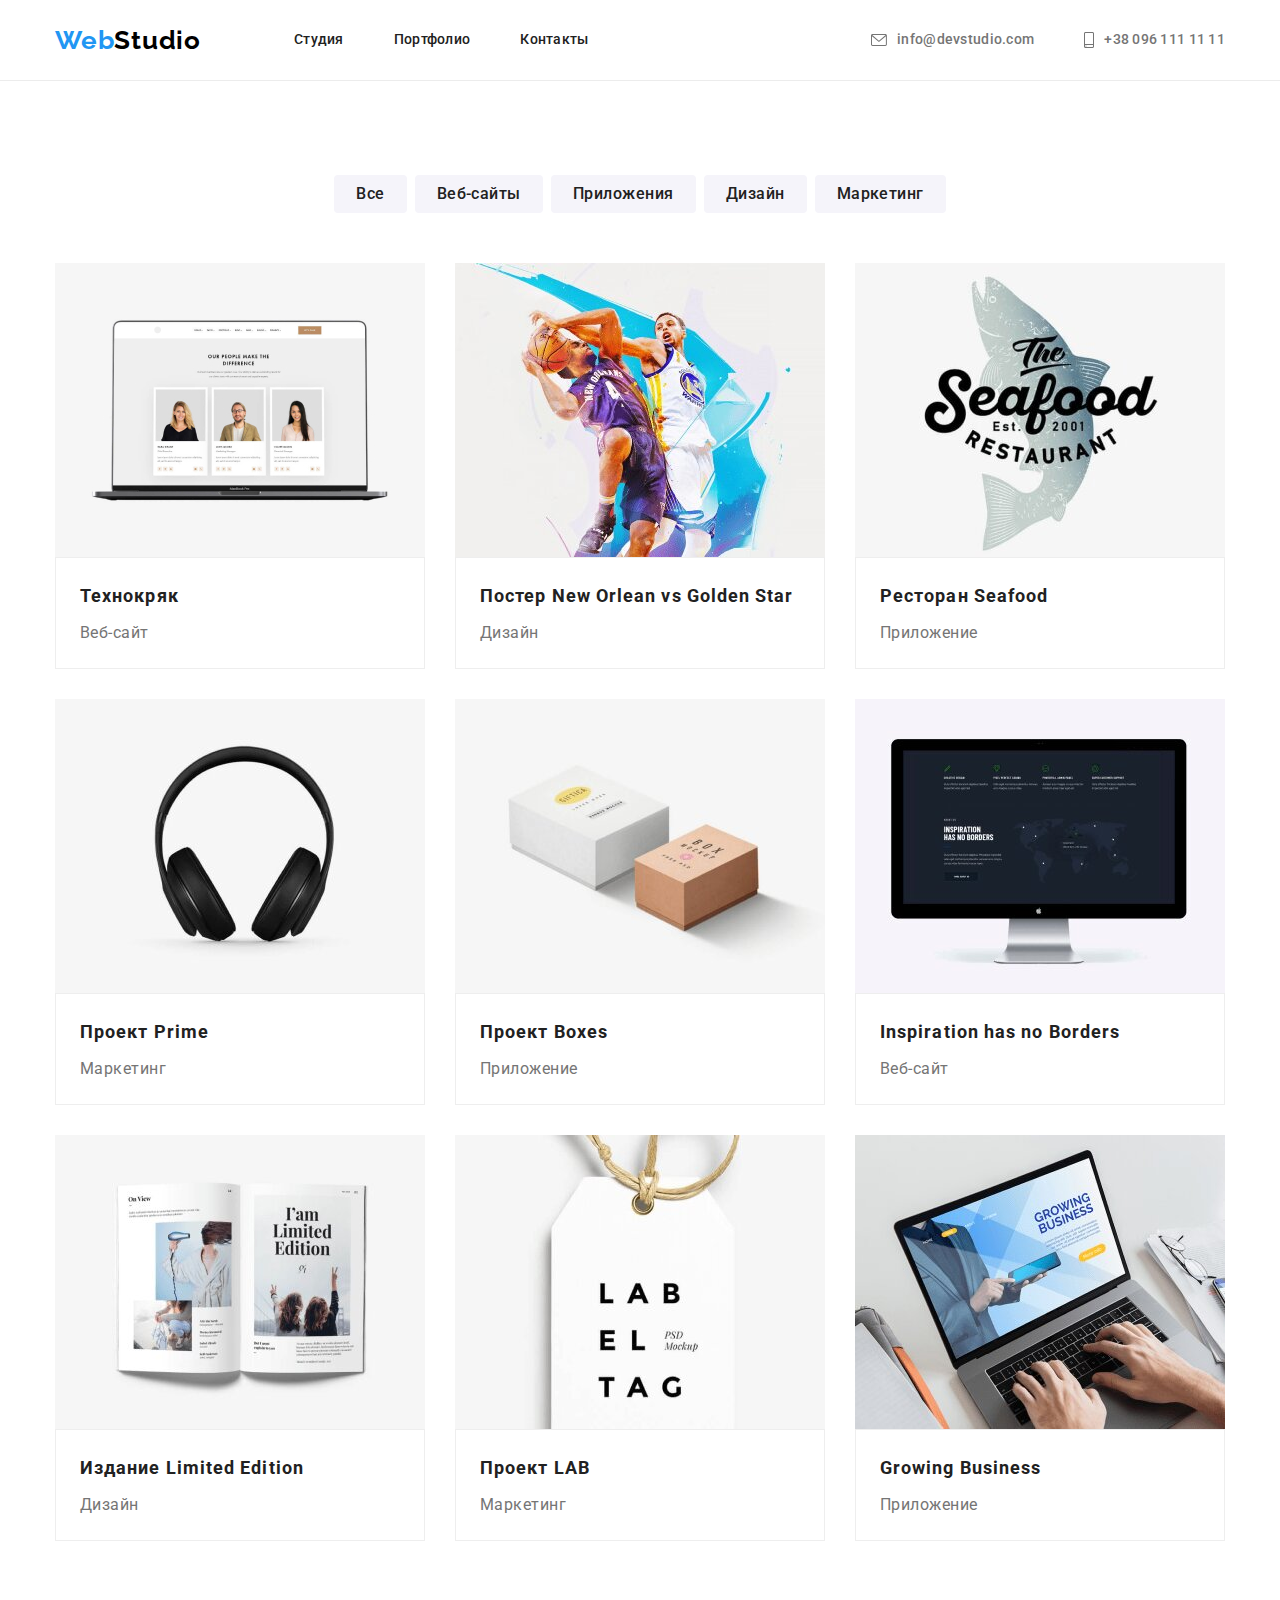
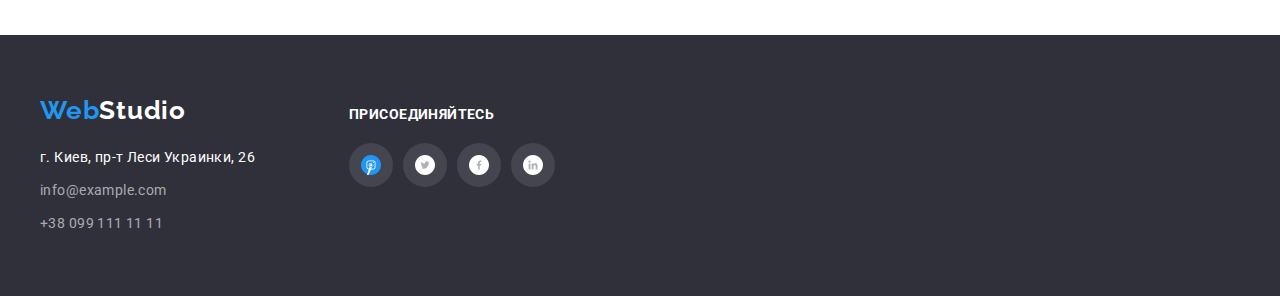
==== portfolio.html @ 87c74a77 "финиш" ====
<!DOCTYPE html>
<html lang="ru">

<head>
    <meta charset="UTF-8" />
    <meta http-equiv="X-UA-Compatible" content="IE=edge" />
    <meta name="viewport" content="width=device-width, initial-scale=1.0" />
    <link rel="stylesheet" href="https://cdnjs.cloudflare.com/ajax/libs/modern-normalize/1.1.0/modern-normalize.css"
        integrity="sha512-Y0MM+V6ymRKN2zStTqzQ227DWhhp4Mzdo6gnlRnuaNCbc+YN/ZH0sBCLTM4M0oSy9c9VKiCvd4Jk44aCLrNS5Q=="
        crossorigin="anonymous" referrerpolicy="no-referrer" />
    <link rel="stylesheet" href="./css/style.css" />
    <link
        href="https://fonts.googleapis.com/css2?family=Raleway:wght@700&family=Roboto:wght@400;500;700;900&display=swap"
        rel="stylesheet" />
    <title>Портфолио</title>
</head>

<body>
    <header class="header">
        <div class="container flex-header">
            <nav class="header-list">
            <a class="logo link" href="/">Web<span class="logo-color-black">Studio</span></a>
            <ul class="header-list">
                <li class="header-list-item marker">
                    <a class="header-list-item-link link" href="index.html">Студия</a>
                </li>
                <li class="header-list-item marker">
                    <a class="header-list-item-link link" href="portfolio.html">Портфолио</a>
                </li>
                <li class="header-list-item marker">
                    <a class="header-list-item-link link" href="#">Контакты</a>
                </li>
            </ul>
            </nav>
            <ul class="contakt marker">
                <li class="contakt-item">
                    <a class="contakt-link link" href="mailto:info@devstudio.com">
                        <svg class="mail-icon" width="16" height="12">
                            <use href="./img/sprite.svg#icon-envelope-hover-1"></use>
                        </svg>
                        info@devstudio.com
                    </a>
                </li>
                <li class="contakt-item">
                    <a class="contakt-link link" href="tel:+380961111111">
                        <svg class="phone-icon" width="10" height="16">
                            <use href="./img/sprite.svg#icon-smartphone-1"></use>
                        </svg>
                        +38 096 111 11 11
                    </a>
                </li>
            </ul>
    </header>
    <main>
        <section class="portfolio section">
            <div class="container">
                <h1 style="display: none">Портфолио</h1>
            <ul class="portfolio-filter">
                    <li class="portfolio-filter-item marker">
                        <button type="button" class="portfolio-filter-button">Все</button>
                    </li>
                    <li class="portfolio-filter-item marker">
                        <button type="button" class="portfolio-filter-button">Веб-сайты</button>
                    </li>
                    <li class="portfolio-filter-item marker">
                        <button type="button" class="portfolio-filter-button">Приложения</button>
                    </li>
                    <li class="portfolio-filter-item marker">
                        <button type="button" class="portfolio-filter-button">Дизайн</button>
                    </li>
                    <li class="portfolio-filter-item marker">
                        <button type="button" class="portfolio-filter-button">Маркетинг</button>
                    </li>
            </ul>
            <ul class="portfolio-projects">
                <li class="portfolio-projects-item marker">
                    <a class="projects-link link" href="#">
                    <div class="projects-link-img-wrapper">
                    <img class="images-card" src="./img/project1.jpg" width="370" height="294"
                        alt="картинка проекта Технокряк" />
                    <div class="images-card-overlay">
                        <p class="images-card-overlay-text">
                            Технокряк это современная площадка распространения коронавируса. Компании
                            используют эту платформу для цифрового шпионажа и атак на защищённые сервера
                            конкурентов.
                        </p>
                    </div>
                    </div>
                    <div class="card-footer">
                        <h2 class="portfolio-projects-title">Технокряк</h2>
                        <p class="portfolio-projects-text">Веб-сайт</p>
                    </div>
                    </a>
                    </li>
                    <li class="portfolio-projects-item marker">
                    <a href="#" class="projects-link link">
                    <div>
                    <div class="projects-link-img-wrapper">
                    <img class="images-card" src="./img/project2.jpg" width="370" height="294"
                        alt="картинка проекта Технокряк" />
                    <div class="images-card-overlay">
                        <p class="images-card-overlay-text">
                            Технокряк это современная площадка распространения коронавируса. Компании
                            используют эту платформу для цифрового шпионажа и атак на защищённые сервера
                            конкурентов.
                        </p>
                    </div>
                    </div>
                        <div class="card-footer">
                            <h2 class="portfolio-projects-title">Постер New Orlean vs Golden Star</h2>
                            <p class="portfolio-projects-text">Дизайн</p>
                        </div>
                    </div>
                    </a>
                    </li>
                    <li class="portfolio-projects-item marker">
                    <a href="#" class="projects-link link">
                        <div>
                            <div class="projects-link-img-wrapper">
                    <img class="images-card" src="./img/project3.jpg" width="370" height="294"
                        alt="картинка проекта Технокряк" />
                    <div class="images-card-overlay">
                        <p class="images-card-overlay-text">
                            Технокряк это современная площадка распространения коронавируса. Компании
                            используют эту платформу для цифрового шпионажа и атак на защищённые сервера
                            конкурентов.
                        </p>
                    </div>
                        </div>
                        <div class="card-footer">
                            <h2 class="portfolio-projects-title">Ресторан Seafood</h2>
                            <p class="portfolio-projects-text">Приложение</p>
                        </div>
                    </div>
                </a>
                </li>
            <li class="portfolio-projects-item marker">
                <a href="#" class="projects-link link">
                    <div>
                        <div class="projects-link-img-wrapper">
                    <img class="images-card" src="./img/project4.jpg" width="370" height="294"
                        alt="картинка проекта Технокряк" />
                    <div class="images-card-overlay">
                        <p class="images-card-overlay-text">
                            Технокряк это современная площадка распространения коронавируса. Компании
                            используют эту платформу для цифрового шпионажа и атак на защищённые сервера
                            конкурентов.
                        </p>
                    </div>
                        </div>
                        <div class="card-footer">
                            <h2 class="portfolio-projects-title">Проект Prime</h2>
                            <p class="portfolio-projects-text">Маркетинг</p>
                        </div>
                    </div>
                        </a>
                    </li>
                    <li class="portfolio-projects-item marker">
                    <a href="#" class="projects-link link">
                        <div>
                        <div class="projects-link-img-wrapper">
                        <img class="images-card" src="./img/project5.jpg" width="370" height="294"
                        alt="картинка проекта Технокряк" />
                    <div class="images-card-overlay">
                        <p class="images-card-overlay-text">
                            Технокряк это современная площадка распространения коронавируса. Компании
                            используют эту платформу для цифрового шпионажа и атак на защищённые сервера
                            конкурентов.
                        </p>
                    </div>
                        </div>
                            <div class="card-footer">
                                <h2 class="portfolio-projects-title">Проект Boxes</h2>
                                <p class="portfolio-projects-text">Приложение</p>
                            </div>
                        </div>
                    </a>
                </li>
                    <li class="portfolio-projects-item marker">
                        <a href="#" class="projects-link link">
                            <div>
                                <div class="projects-link-img-wrapper">
                                    <img class="images-card" src="./img/project6.jpg" width="370" height="294"
                                alt="картинка проекта Технокряк" />
                            <div class="images-card-overlay">
                        <p class="images-card-overlay-text">
                            Технокряк это современная площадка распространения коронавируса. Компании
                            используют эту платформу для цифрового шпионажа и атак на защищённые сервера
                            конкурентов.
                        </p>
                            </div>
                        </div>
                                <div class="card-footer">
                                    <h2 class="portfolio-projects-title">Inspiration has no Borders</h2>
                                    <p class="portfolio-projects-text">Веб-сайт</p>
                                </div>
                            </div>
                        </a>
                    </li>
                        <li class="portfolio-projects-item marker">
                        <a href="#" class="projects-link link">
                            <div>
                        <div class="projects-link-img-wrapper">
                            <img class="images-card" src="./img/project7.jpg" width="370" height="294"
                                alt="картинка проекта Технокряк" />
                            <div class="images-card-overlay">
                        <p class="images-card-overlay-text">
                            Технокряк это современная площадка распространения коронавируса. Компании
                            используют эту платформу для цифрового шпионажа и атак на защищённые сервера
                            конкурентов.
                        </p>
                            </div>
                        </div>
                            <div class="card-footer">
                                <h2 class="portfolio-projects-title">Издание Limited Edition</h2>
                                <p class="portfolio-projects-text">Дизайн</p>
                            </div>
                        </div>
                        </a>
                            </li>
                            <li class="portfolio-projects-item marker">
                    <a href="#" class="projects-link link">
                        <div>
                    <div class="projects-link-img-wrapper">
                        <img class="images-card" src="./img/project8.jpg" width="370" height="294"
                            alt="картинка проекта Технокряк" />
                        <div class="images-card-overlay">
                        <p class="images-card-overlay-text">
                            Технокряк это современная площадка распространения коронавируса. Компании
                            используют эту платформу для цифрового шпионажа и атак на защищённые сервера
                            конкурентов.
                        </p>
                        </div>
                            </div>
                            <div class="card-footer">
                            <h2 class="portfolio-projects-title">Проект LAB</h2>
                                <p class="portfolio-projects-text">Маркетинг</p>
                            </div>
                                </div>
                                </a>
                            </li>
                            <li class="portfolio-projects-item marker">
                                <a href="#" class="projects-link link">
                            <div>
                                <div class="projects-link-img-wrapper">
                            <img class="images-card" src="./img/project9.jpg" width="370" height="294"
                                alt="картинка проекта Технокряк" />
                            <div class="images-card-overlay">
                        <p class="images-card-overlay-text">
                            Технокряк это современная площадка распространения коронавируса. Компании
                            используют эту платформу для цифрового шпионажа и атак на защищённые сервера
                            конкурентов.
                        </p>
                            </div>
                        </div>
                        <div class="card-footer">
                            <h2 class="portfolio-projects-title">Growing Business</h2>
                            <p class="portfolio-projects-text">Приложение</p>
                        </div>
                            </div>
                        </a>
                    </li>
            </ul>
            </div>
            </section>
            </main>
    <footer class="footer-adr">
    <div class="container footer">
        <div class="footer-contakt">
    <a class="logo link" href="/">Web<span class="logo-color">Studio</span></a>
        <ul class="footer-list">
        <li class="footer-list-item marker">
            <address class="address">г. Киев, пр-т Леси Украинки, 26</address>
        </li>
        <li class="footer-list-item marker">
            <a class="footer-list-item-link link" href="mailto:info@example.com">info@example.com</a>
        </li>
        <li class="footer-list-item marker">
            <a class="footer-list-item-link link" href="tel:+380991111111">+38 099 111 11 11</a>
        </li>
         </ul>
        </div>
        <div class="footer-social">
            <h2 class="footer-social-title">присоединяйтесь</h2>
            <ul class="footer-social-list marker">
                <li class="footer-social-item">
                    <a href="" class="footer-social-link link">
                        <svg class="footer-social-icon" width="20" height="20">
                            <use href="./img/sprite.svg#icon-Ellipse-1"></use>
                        </svg>
                    </a>
                </li>
                <li class="footer-social-item">
                    <a href="" class="footer-social-link link">
                        <svg class="footer-social-icon" width="20" height="20">
                            <use href="./img/sprite.svg#icon-Ellipse-2"></use>
                        </svg>
                    </a>
                </li>
                <li class="footer-social-item">
                    <a href="" class="footer-social-link link">
                        <svg class="footer-social-icon" width="20" height="20">
                            <use href="./img/sprite.svg#icon-Ellipse-3"></use>
                        </svg>
                    </a>
                </li>
                <li class="footer-social-item">
                    <a href="" class="footer-social-link link">
                        <svg class="footer-social-icon" width="20" height="20">
                            <use href="./img/sprite.svg#icon-Ellipse-4"></use>
                        </svg>
                    </a>
                </li>
            </ul>
        </div>
        </div>
    </footer>
    <script src="./js/modal.js"></script>
</body>

</html>
---- css/style.css ----
:root {
  --main-title-color: #212121;
  --logo-and-hover-header: #2196f3;
  --text-color: #757575;
}
/* Убираем внутренние отступы */
ul {
  padding: 0;
}
svg,
img {
  display: block;
}
/* Убираем внешние отступы */
body,
h1,
h2,
h3,
h4,
p,
ul,
li {
  margin: 0;
}
body {
  font-family: "Roboto", sans-serif;
}
.link {
  text-decoration: none;
}
.marker {
  list-style-type: none;
}
.container {
  width: 1200px;
  padding: 0 15px 0 15px;
  margin: 0 auto;
}
.section {
  padding: 94px 0;
}
/* --header--*/
.header {
  border-bottom: 1px solid #ececec;
}
.flex-header {
  display: flex;
  justify-content: space-between;
  align-items: center;
}
.logo {
  font-family: Raleway;
  font-weight: bold;
  font-size: 26px;
  line-height: 1.19;
  letter-spacing: 0.03em;
  color: var(--logo-and-hover-header);
  margin-right: 93px;
}
.logo-color-black {
  color: #000;
}
.header-list {
  display: flex;
  align-items: center;
}
.header-list-item {
  font-weight: 500;
  font-size: 14px;
  line-height: 1.14;
  letter-spacing: 0.02em;
  position: relative;
}
.header-list-item:not(:last-child) {
  margin-right: 50px;
}
.header-list-item-link {
  display: flex;
  color: var(--main-title-color);
  padding: 32px 0;
  transition: color 250ms cubic-bezier(0.4, 0, 0.2, 1);
}
.header-list-item-link:hover,
.header-list-item-link:focus {
  color: var(--logo-and-hover-header);
}
.active::after {
  content: "";
  position: absolute;
  background: var(--logo-and-hover-header);
  border-radius: 2px;
  width: 100%;
  height: 4px;
  bottom: -1px;
  left: 0;
}
.contakt {
  display: flex;
}
.contakt-item {
  display: flex;
  align-items: center;
}
.contakt-link {
  font-weight: 500;
  font-size: 14px;
  line-height: 1.14;
  letter-spacing: 0.02em;
  color: var(--text-color);
  display: flex;
  align-items: center;
  transition: color 250ms cubic-bezier(0.4, 0, 0.2, 1);
}
.contakt-item:not(:first-child) {
  margin-left: 50px;
}
.contakt-link:hover,
.contakt-link:focus {
  color: var(--logo-and-hover-header);
}
.mail-icon {
  fill: currentColor;
  margin-right: 10px;
}
.phone-icon {
  fill: currentColor;
  margin-right: 10px;
}
/* --hero--*/
.hero {
  text-align: center;
  padding: 200px 0;
  background-image: linear-gradient(
      rgba(47, 48, 58, 0.4),
      rgba(47, 48, 58, 0.4)
    ),
    url(../img/hero.bg/Img-min.jpg);
  background-size: contain;
  background-position: center;
}
.hero-content-title {
  font-weight: 900;
  font-size: 44px;
  line-height: 1.36;
  text-align: center;
  letter-spacing: 0.06em;
  text-transform: uppercase;
  color: #ffffff;
  width: 696px;
  margin: 0 auto;
}
.hero-content-btn {
  padding: 10px 32px;
  background-color: var(--logo-and-hover-header);
  font-weight: bold;
  font-size: 16px;
  line-height: 1.875;
  letter-spacing: 0.06em;
  color: #ffffff;
  cursor: pointer;
  margin-top: 30px;
  box-shadow: 0px 4px 4px rgba(0, 0, 0, 0.15);
  border-width: 0px;
  border-radius: 4px;
  transition: background-color 250ms cubic-bezier(0.4, 0, 0.2, 1),
    box-shadow 250ms cubic-bezier(0.4, 0, 0.2, 1);
}
.hero-content-btn:hover,
.hero-content-btn:focus {
  background-color: #188ce8;
  box-shadow: 0px 4px 4px rgba(0, 0, 0, 0.15);
}
/* --benefits-- */
.benefits-list {
  display: flex;
  justify-content: space-between;
}
.icon-blok {
  display: flex;
  justify-content: center;
  align-items: center;
  height: 120px;
  background: #f5f4fa;
  border-radius: 4px;
  margin-bottom: 30px;
}
.benefits-list-item {
  width: 270px;
}
.benefits-list-title {
  font-weight: bold;
  font-size: 14px;
  line-height: 1.14;
  letter-spacing: 0.03em;
  text-transform: uppercase;
  color: var(--main-title-color);
}
.benefits-list-text {
  margin-top: 10px;
  font-size: 14px;
  line-height: 1.71;
  letter-spacing: 0.03em;
  color: var(--text-color);
}
/* --work-- */
.work {
  padding-top: 0;
}
.work-list-item {
  position: relative;
}
.work-list {
  margin-top: 50px;
  display: flex;
  justify-content: space-between;
}
.work-title {
  font-weight: 700;
  font-size: 36px;
  line-height: 1.16;
  text-align: center;
  letter-spacing: 0.03em;
  color: var(--main-title-color);
}
.work-list-item-title {
  padding: 27px 0;
  font-weight: bold;
  font-size: 14px;
  line-height: 16px;
  text-align: center;
  letter-spacing: 0.03em;
  text-transform: uppercase;
  background: rgba(47, 48, 58, 0.8);
  color: #ffffff;
  position: absolute;
  left: 0;
  bottom: 0;
  width: 100%;
}
/* --team-- */
.team {
  background-color: #f5f4fa;
}
.team-list {
  display: flex;
  justify-content: space-between;
  margin-top: 50px;
}
.team-list-item {
  background: #ffffff;
  box-shadow: 0px 1px 3px rgba(0, 0, 0, 0.12), 0px 1px 1px rgba(0, 0, 0, 0.14),
    0px 2px 1px rgba(0, 0, 0, 0.2);
  border-radius: 0px 0px 4px 4px;
  padding-bottom: 30px;
}
.team-title {
  font-weight: bold;
  font-size: 36px;
  line-height: 1.16;
  text-align: center;
  letter-spacing: 0.03em;
  color: var(--main-title-color);
}
.team-list-item-title {
  font-weight: 500;
  font-size: 16px;
  line-height: 1.19;
  text-align: center;
  letter-spacing: 0.03em;
  color: var(--main-title-color);
}
.team-list-item-text {
  font-size: 16px;
  line-height: 1.19;
  text-align: center;
  letter-spacing: 0.03em;
  color: var(--text-color);
  margin-top: 10px;
}
.team-list-footer {
  margin: 30px;
}
.team-list-social {
  display: flex;
  justify-content: center;
  margin-top: 16px;
}
.team-list-social-item:not(:last-child) {
  margin-right: 10px;
}
.team-list-social-link {
  display: block;
  padding: 12px;
  color: #afb1b8;
  border-radius: 50%;
  transition: background 250ms cubic-bezier(0.4, 0, 0.2, 1),
    color 250ms cubic-bezier(0.4, 0, 0.2, 1),
    filter 250ms cubic-bezier(0.4, 0, 0.2, 1);
}
.team-list-social-link:hover,
.team-list-social-link:focus {
  background: #2196f3;
  color: #ffffff;

  filter: drop-shadow(0px 4px 4px rgba(0, 0, 0, 0.25));
}
.team-list-social-icon {
  fill: currentColor;
}
/* --------------------------partner section----------------------------- */
.partner-title {
  color: var(--main-title-color);
  font-weight: bold;
  font-size: 36px;
  line-height: 1.16;
  text-align: center;
  letter-spacing: 0.03em;
}
.parner-list {
  display: flex;
  justify-content: space-between;
  margin-top: 50px;
}
.partner-link {
  border: 1px solid;
  border-radius: 3.5px;
  display: block;
  color: #afb1b8;
  transition: color 250ms cubic-bezier(0.4, 0, 0.2, 1),
    border-color 250ms cubic-bezier(0.4, 0, 0.2, 1);
}
.partner-icon {
  fill: currentColor;
}
.partner-link:hover,
.partner-link:focus {
  color: #2196f3;
  border-color: #2196f3;
}

/* --portfolio--*/
.portfolio-filter {
  display: flex;
  justify-content: center;
}
.portfolio-filter-item:not(:last-child) {
  margin-right: 8px;
}
.portfolio-filter-button {
  padding: 6px 22px;
  background-color: #f5f4fa;
  color: var(--main-title-color);
  font-family: "Roboto", sans-serif;
  font-weight: 500;
  font-size: 16px;
  line-height: 1.63;
  text-align: center;
  letter-spacing: 0.03em;
  cursor: pointer;
  border: 0;
  border-radius: 4px;
  transition: background-color 250ms cubic-bezier(0.4, 0, 0.2, 1),
    color 250ms cubic-bezier(0.4, 0, 0.2, 1),
    filter 250ms cubic-bezier(0.4, 0, 0.2, 1);
}
.portfolio-filter-button:hover,
.portfolio-filter-button:focus,
.portfolio-filter-button:active {
  background-color: var(--logo-and-hover-header);
  color: #ffffff;
  filter: drop-shadow(0px 4px 4px rgba(0, 0, 0, 0.25));
}

.portfolio-projects {
  margin-top: 50px;
  display: flex;
  flex-wrap: wrap;
  margin-left: -30px;
  margin-bottom: -30px;
}
.portfolio-projects-item {
  flex-basis: calc(100% / 3 - 30px);
  margin-left: 30px;
  margin-bottom: 30px;
}
.portfolio-projects-title {
  font-weight: bold;
  font-size: 18px;
  line-height: 2;
  letter-spacing: 0.06em;
  color: var(--main-title-color);
}
.portfolio-projects-text {
  font-size: 16px;
  line-height: 1.88;
  letter-spacing: 0.03em;
  color: var(--text-color);
  margin-top: 4px;
}
.projects-link-img-wrapper {
  position: relative;
  overflow: hidden;
}
.images-card {
  display: block;
}
.images-card-overlay {
  display: flex;
  position: absolute;
  left: 0;
  bottom: 0;
  align-items: center;
  background: rgba(33, 150, 243, 0.9);
  height: 100%;
  padding: 24px;
  transform: translateY(100%);
  transition: transform 250ms cubic-bezier(0.4, 0, 0.2, 1);
}
.images-card-overlay-text {
  font-size: 18px;
  line-height: 1.55;
  letter-spacing: 0.03em;
  color: #ffffff;
  max-width: 322px;
}
.card-footer {
  border: 1px solid #eeeeee;
  padding: 20px 24px;
}
.projects-link {
  display: block;
  transition: box-shadow 250ms cubic-bezier(0.4, 0, 0.2, 1);
}
.projects-link:hover .images-card-overlay {
  transform: translateY(0);
}
.projects-link:hover,
.projects-link:focus {
  box-shadow: 0px 4px 4px rgba(0, 0, 0, 0.25);
}
/* --modal-- */
.backdrop {
  position: fixed;
  top: 0;
  left: 0;
  width: 100%;
  height: 100%;
  background: rgba(0, 0, 0, 0.2);
}
.backdrop.is-hidden {
  opacity: 0;
  pointer-events: none;
}
.modal {
  position: absolute;
  top: 50%;
  left: 50%;
  transform: translate(-50%, -50%);
  width: 528px;
  height: 581px;

  background: #ffffff;
  box-shadow: 0px 1px 3px rgba(0, 0, 0, 0.12), 0px 1px 1px rgba(0, 0, 0, 0.14),
    0px 2px 1px rgba(0, 0, 0, 0.2);
  border-radius: 4px;
}
.modal-button-close {
  position: absolute;
  top: 8px;
  right: 8px;
  background: #ffffff;
  padding: 6px;
  border: 1px solid rgba(0, 0, 0, 0.1);
  border-radius: 50%;
  color: #000;
}
.madal-icon-close {
  color: #000;
  fill: currentColor;
  transition: color 250ms cubic-bezier(0.4, 0, 0.2, 1);
}
.madal-icon-close:hover,
.madal-icon-close:focus {
  color: red;
}

/* --footer-- */
.footer-adr {
  background-color: #2f303a;
}
.footer {
  padding: 60px 0;
  display: flex;
}
.footer-contakt {
  display: flex;
  flex-direction: column;
}
.footer-list {
  margin-top: 20px;
}
.logo-color {
  color: #ffffff;
}
.address {
  font-style: normal;
  font-size: 14px;
  line-height: 1.71;
  letter-spacing: 0.03em;
  color: #ffffff;
}
.footer-list-item-link {
  font-size: 14px;
  line-height: 1.71;
  letter-spacing: 0.03em;
  color: rgba(255, 255, 255, 0.6);
  transition: color 250ms cubic-bezier(0.4, 0, 0.2, 1);
}
.footer-list-item:not(:first-child) {
  margin-top: 9px;
}
.footer-list-item-link:hover,
.footer-list-item-link:focus {
  color: var(--logo-and-hover-header);
}
.footer-social {
  display: flex;
  flex-direction: column;
  align-items: flex-start;
  padding-top: 12px;
  margin-left: 70px;
}
.footer-social-title {
  font-weight: bold;
  font-size: 14px;
  line-height: 1.14;
  letter-spacing: 0.03em;
  text-transform: uppercase;
  color: #ffffff;
}
.footer-social-list {
  display: flex;
  margin-top: 20px;
}
.footer-social-item:not(:last-child) {
  margin-right: 10px;
}
.footer-social-link {
  color: #fff;
  display: block;
  padding: 12px;
  border-radius: 50%;
  background: rgba(255, 255, 255, 0.1);
  transition: background 250ms cubic-bezier(0.4, 0, 0.2, 1),
    filter 250ms cubic-bezier(0.4, 0, 0.2, 1);
}
.footer-social-icon {
  fill: currentColor;
}
.footer-social-link:hover,
.footer-social-link:focus {
  background: #2196f3;
  filter: drop-shadow(0px 4px 4px rgba(0, 0, 0, 0.25));
}
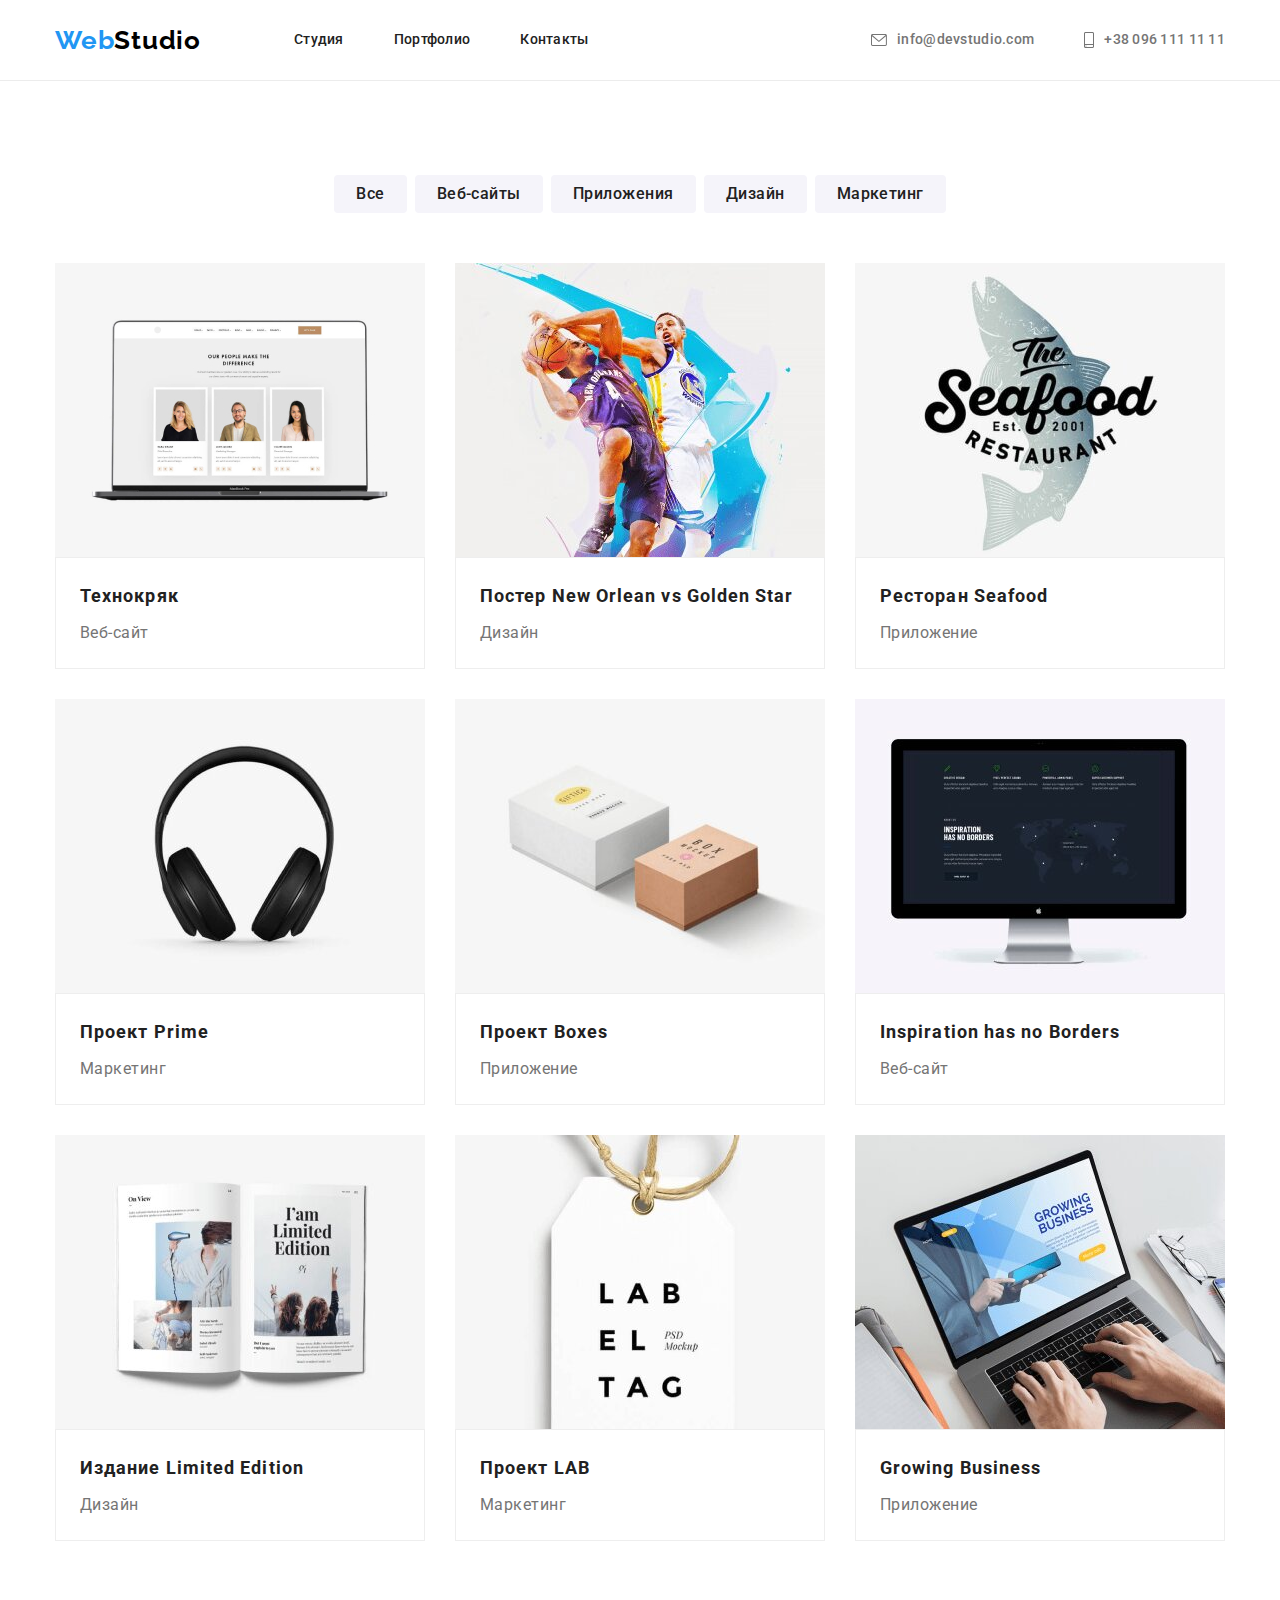
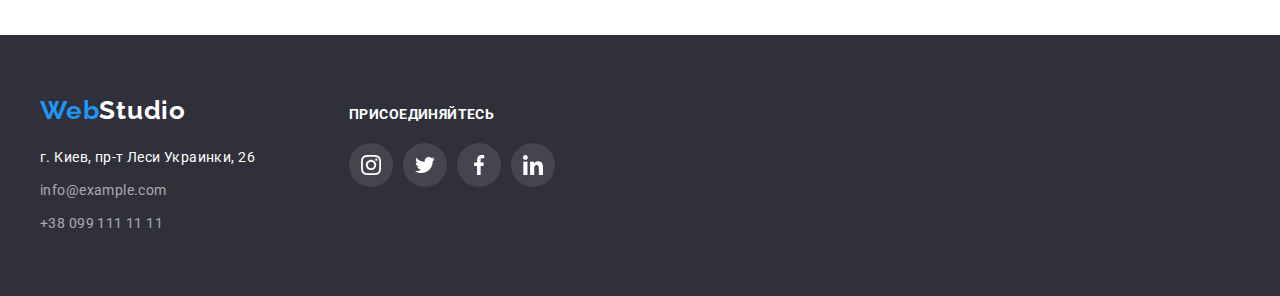
==== commit 627136d1: "исправила иконки" ====
--- a/portfolio.html
+++ b/portfolio.html
@@ -286,28 +286,28 @@
                 <li class="footer-social-item">
                     <a href="" class="footer-social-link link">
                         <svg class="footer-social-icon" width="20" height="20">
-                            <use href="./img/sprite.svg#icon-Ellipse-1"></use>
+                            <use href="./img/sprite.svg#icon-instagram-2-1"></use>
                         </svg>
                     </a>
                 </li>
                 <li class="footer-social-item">
                     <a href="" class="footer-social-link link">
                         <svg class="footer-social-icon" width="20" height="20">
-                            <use href="./img/sprite.svg#icon-Ellipse-2"></use>
+                            <use href="./img/sprite.svg#icon-Group"></use>
                         </svg>
                     </a>
                 </li>
                 <li class="footer-social-item">
                     <a href="" class="footer-social-link link">
                         <svg class="footer-social-icon" width="20" height="20">
-                            <use href="./img/sprite.svg#icon-Ellipse-3"></use>
+                            <use href="./img/sprite.svg#icon-facebook-1"></use>
                         </svg>
                     </a>
                 </li>
                 <li class="footer-social-item">
                     <a href="" class="footer-social-link link">
                         <svg class="footer-social-icon" width="20" height="20">
-                            <use href="./img/sprite.svg#icon-Ellipse-4"></use>
+                            <use href="./img/sprite.svg#icon-linkedin-1"></use>
                         </svg>
                     </a>
                 </li>
